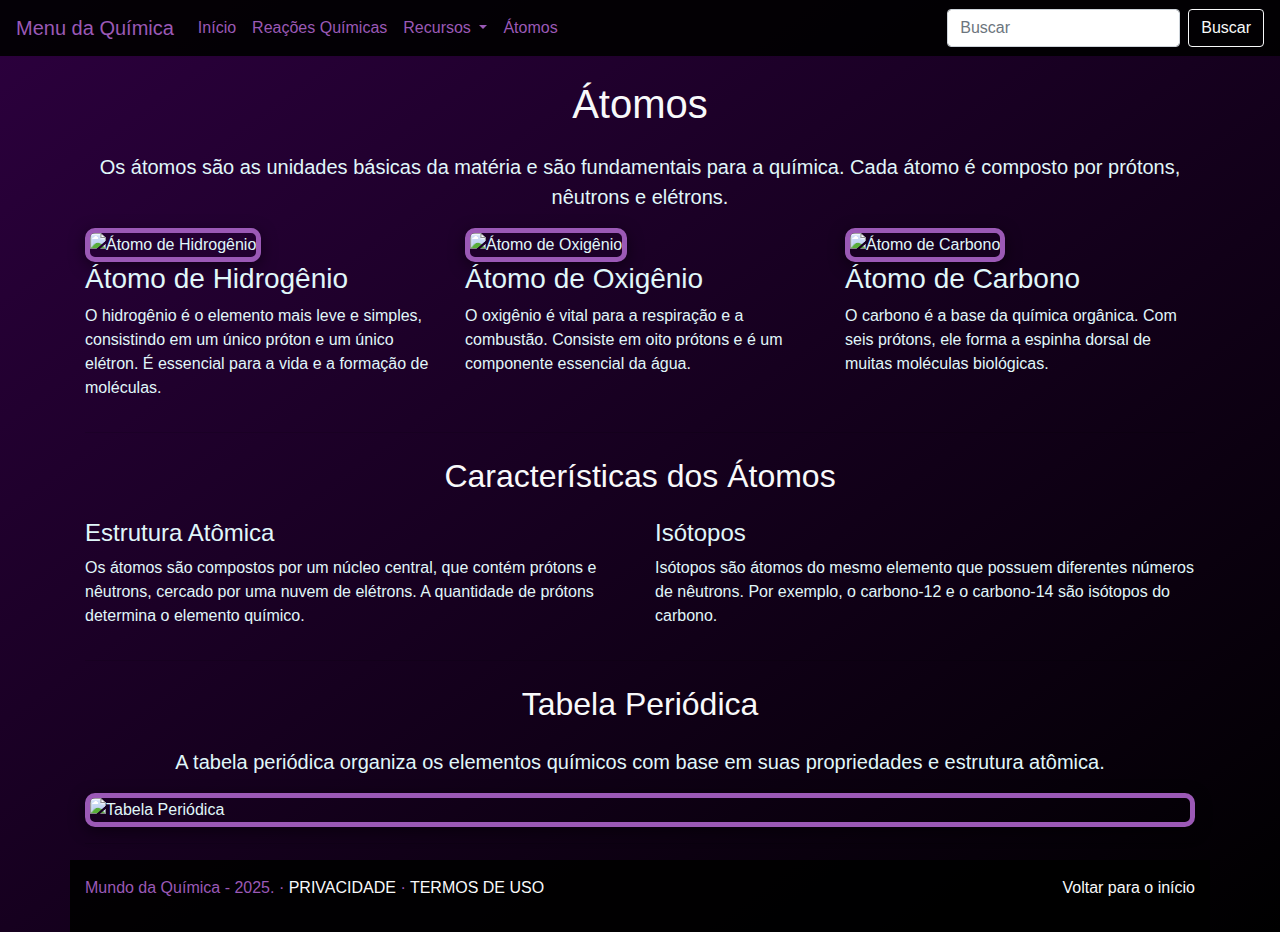
==== atomos.html @ 3d9c68d8 "criei a pagina sobre atomos" ====
<!DOCTYPE html>
<html lang="pt-br">
<head>
    <meta charset="utf-8">
    <meta name="viewport" content="width=device-width, initial-scale=1, shrink-to-fit=no">
    <link rel="stylesheet" href="https://stackpath.bootstrapcdn.com/bootstrap/4.1.3/css/bootstrap.min.css">
    <style>
        body {
            background: linear-gradient(to bottom right, #2c003e, #000000); /* Gradiente de roxo sombrio para preto */
            color: #e0f7fa; /* Cor do texto em azul claro */
            font-family: 'Verdana', sans-serif; 
        }
        .navbar {
            background-color: rgba(0, 0, 0, 0.9); 
        }
        .navbar-brand, .nav-link {
            color: #9b59b6 !important; /* Roxo vibrante para links */
        }
        .bordered-image {
            border: 5px solid #9b59b6; /* Bordas em roxo vibrante */
            border-radius: 10px; 
            box-shadow: 0 4px 15px rgba(0, 0, 0, 0.5); 
            transition: transform 0.3s, box-shadow 0.3s; 
        }
        .bordered-image:hover {
            transform: scale(1.05); /* Efeito de zoom ao passar o mouse */
            box-shadow: 0 8px 30px rgba(0, 0, 0, 0.7); /* Sombra mais intensa ao passar o mouse */
        }
        footer {
            background-color: rgba(0, 0, 0, 0.9); 
            color: #9b59b6; /* Roxo vibrante para o texto do rodapé */
            padding: 1rem 0; 
        }
    </style>
    <title>Átomos - Mundo da Química</title>
</head>
<body>
    <nav class="navbar navbar-expand-lg navbar-dark">
        <a class="navbar-brand" href="#">Menu da Química</a>
        <button class="navbar-toggler" type="button" data-toggle="collapse" data-target="#navbarSupportedContent" aria-controls="navbarSupportedContent" aria-expanded="false" aria-label="Toggle navigation">
            <span class="navbar-toggler-icon"></span>
        </button>
        <div class="collapse navbar-collapse" id="navbarSupportedContent">
            <ul class="navbar-nav mr-auto">
                <li class="nav-item">
                    <a class="nav-link" href="index.html">Início</a>
                </li>
                <li class="nav-item">
                    <a class="nav-link" href="reações.html">Reações Químicas</a>
                </li>
                <li class="nav-item dropdown">
                    <a class="nav-link dropdown-toggle" href="#" id="navbarDropdown" role="button" data-toggle="dropdown" aria-haspopup="true" aria-expanded="false"> Recursos </a>
                    <div class="dropdown-menu" aria-labelledby="navbarDropdown">
                        <a class="dropdown-item" href="#">Elementos Químicos</a>
                        <a class="dropdown-item" href="#">Compostos</a>
                        <div class="dropdown-divider"></div>
                        <a class="dropdown-item" href="#">Reações</a>
                    </div>
                </li>
                <li class="nav-item active">
                    <a class="nav-link" href="atomos.html">Átomos <span class="sr-only">(atual)</span></a>
                </li>
            </ul>
            <form class="form-inline my-2 my-lg-0">
                <input class="form-control mr-sm-2" type="search" placeholder="Buscar" aria-label="Search">
                <button class="btn btn-outline-light my-2 my-sm-0" type="submit">Buscar</button>
            </form>
        </div>
    </nav>

    <div class="container marketing">
        <h1 class="text-center text-light my-4">Átomos</h1>
        <p class="lead text-center">Os átomos são as unidades básicas da matéria e são fundamentais para a química. Cada átomo é composto por prótons, nêutrons e elétrons.</p>

        <div class="row">
            <div class="col-md-4">
                <img class="bordered-image img-fluid" src="atom_hydrogen.png" alt="Átomo de Hidrogênio">
                <h3>Átomo de Hidrogênio</h3>
                <p>O hidrogênio é o elemento mais leve e simples, consistindo em um único próton e um único elétron. É essencial para a vida e a formação de moléculas.</p>
            </div>
            <div class="col-md-4">
                <img class="bordered-image img-fluid" src="atom_oxygen.png" alt="Átomo de Oxigênio">
                <h3>Átomo de Oxigênio</h3>
                <p>O oxigênio é vital para a respiração e a combustão. Consiste em oito prótons e é um componente essencial da água.</p>
            </div>
            <div class="col-md-4">
                <img class="bordered-image img-fluid" src="atom_carbon.png" alt="Átomo de Carbono">
                <h3>Átomo de Carbono</h3>
                <p>O carbono é a base da química orgânica. Com seis prótons, ele forma a espinha dorsal de muitas moléculas biológicas.</p>
            </div>
        </div>

        <hr class="featurette-divider">

        <h2 class="text-center text-light my-4">Características dos Átomos</h2>
        <div class="row">
            <div class="col-md-6">
                <h4>Estrutura Atômica</h4>
                <p>Os átomos são compostos por um núcleo central, que contém prótons e nêutrons, cercado por uma nuvem de elétrons. A quantidade de prótons determina o elemento químico.</p>
            </div>
            <div class="col-md-6">
                <h4>Isótopos</h4>
                <p>Isótopos são átomos do mesmo elemento que possuem diferentes números de nêutrons. Por exemplo, o carbono-12 e o carbono-14 são isótopos do carbono.</p>
            </div>
        </div>

        <hr class="featurette-divider">

        <h2 class="text-center text-light my-4">Tabela Periódica</h2>
        <p class="lead text-center">A tabela periódica organiza os elementos químicos com base em suas propriedades e estrutura atômica.</p>
        <img class="bordered-image img-fluid mx-auto d-block" src="tabela_periodica.png" alt="Tabela Periódica">

        <hr class="featurette-divider">
    </div><!-- /.container -->

    <!-- RODAPÉ -->
    <footer class="container">
        <p class="float-right"><a href="#" class="text-light">Voltar para o início</a></p>
        <p>Mundo da Química - 2025. · <a href="#" class="text-light">PRIVACIDADE</a> · <a href="#" class="text-light">TERMOS DE USO</a></p>
    </footer>

    <!-- JavaScript (Opcional) -->
    <script src="https://code.jquery.com/jquery-3.3.1.slim.min.js" integrity="sha384-q8i/X+965DzO0rT7abK41JStQIAqVgRVzpbzo5smXKp4YfRvH+8abtTE1Pi6jizo" crossorigin="anonymous"></script>
    <script src="https://cdnjs.cloudflare.com/ajax/libs/popper.js/1.14.3/umd/popper.min.js" integrity="sha384-ZMP7rVo3mIykV+2+9J3UJ46jBk0WLaUAdn689aCwoqbBJiSnjAK/l8WvCWPIPm49" crossorigin="anonymous"></script>
    <script src="https://stackpath.bootstrapcdn.com/bootstrap/4.1.3/js/bootstrap.min.js" integrity="sha384-ChfqqxuZUCnJSK3+MXmPNIyE6ZbWh2IMqE241rYiqJxyMiZ6OW/JmZQ5stwEULTy" crossorigin="anonymous"></script>
</body>
</html>
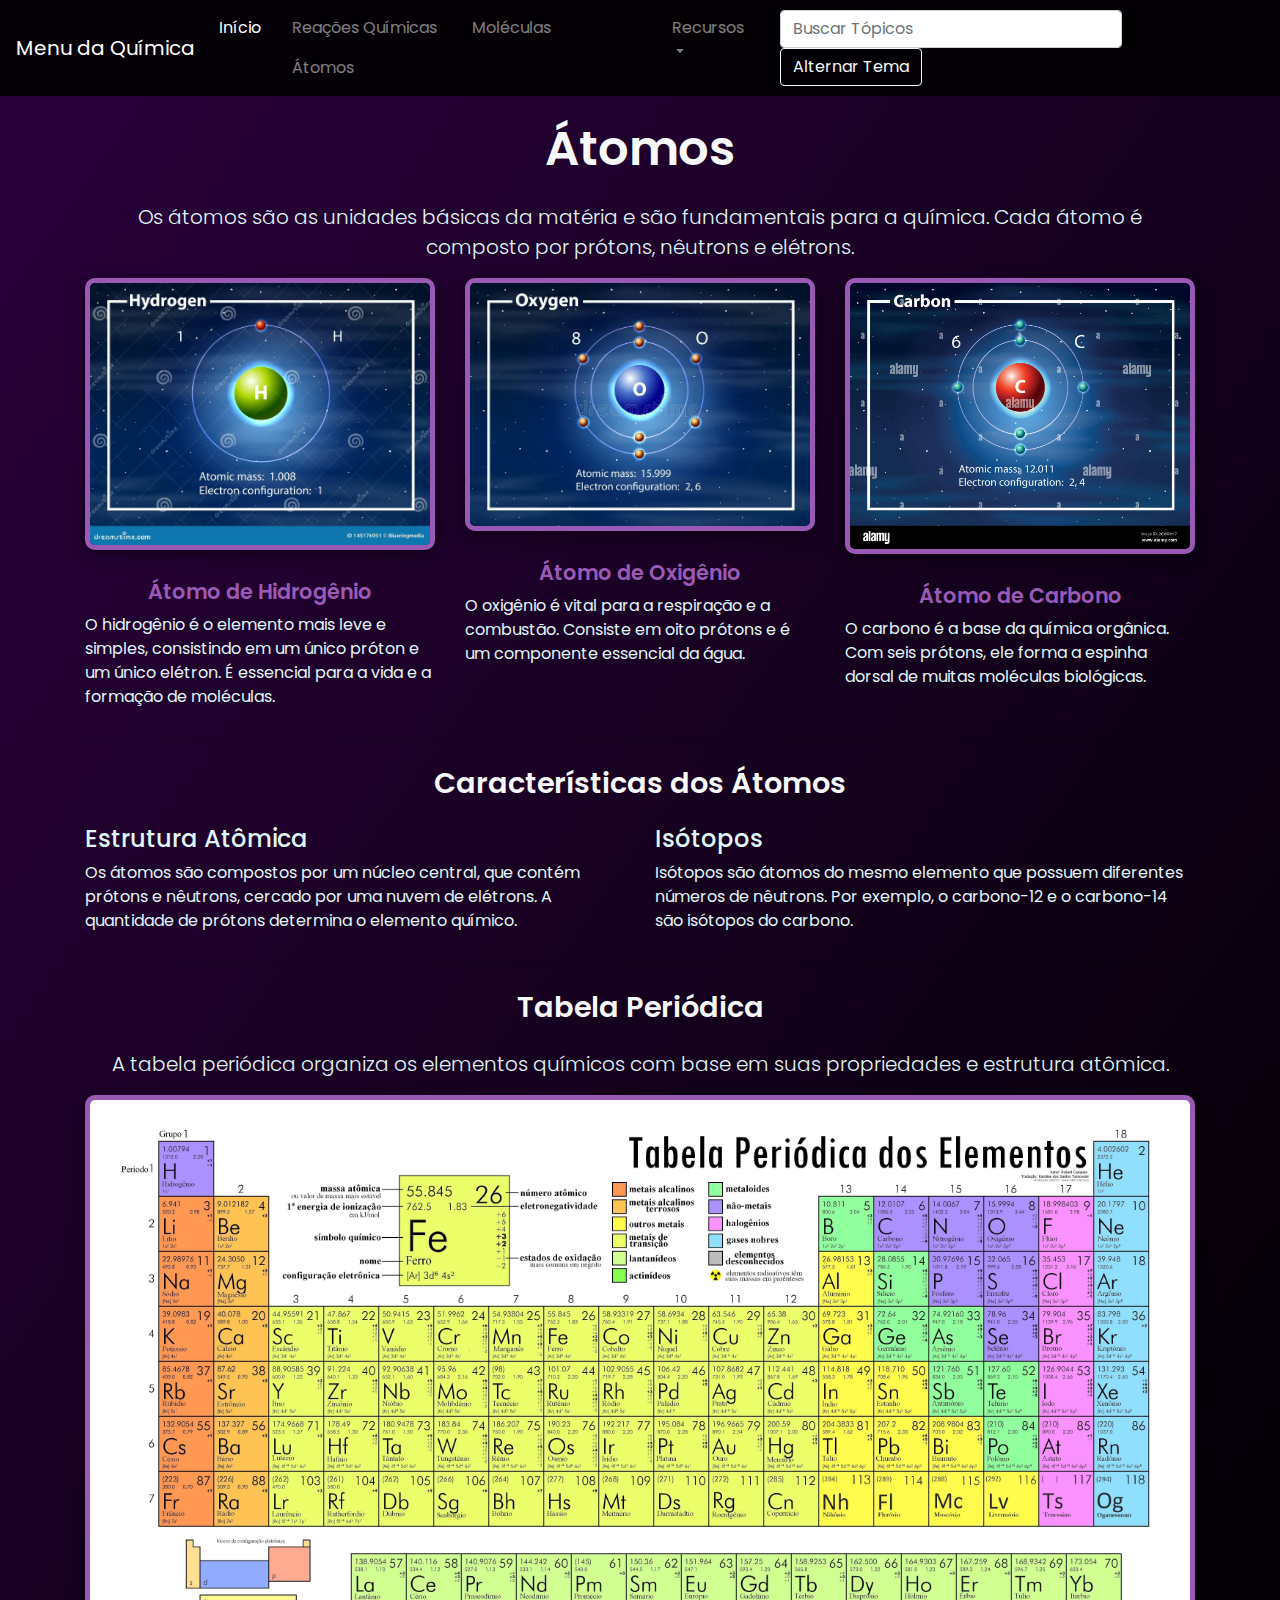
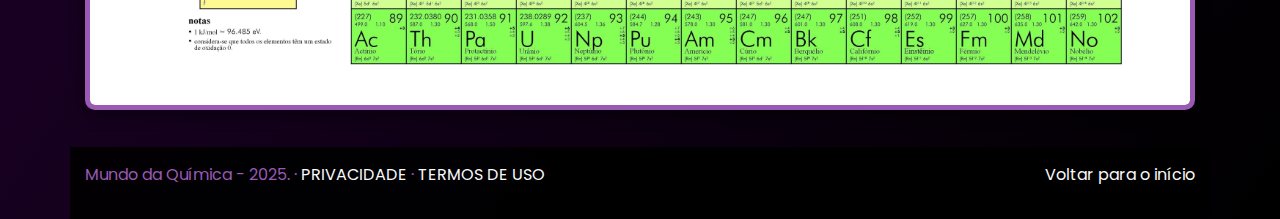
==== commit 78b78456: "saves" ====
--- a/atomos.html
+++ b/atomos.html
@@ -4,32 +4,26 @@
     <meta charset="utf-8">
     <meta name="viewport" content="width=device-width, initial-scale=1, shrink-to-fit=no">
     <link rel="stylesheet" href="https://stackpath.bootstrapcdn.com/bootstrap/4.1.3/css/bootstrap.min.css">
+    <link rel="stylesheet" href="cssatomos.css">
     <style>
-        body {
-            background: linear-gradient(to bottom right, #2c003e, #000000); /* Gradiente de roxo sombrio para preto */
-            color: #e0f7fa; /* Cor do texto em azul claro */
-            font-family: 'Verdana', sans-serif; 
+        .dark-theme {
+            background-color: #343a40;
+            color: white;
         }
-        .navbar {
-            background-color: rgba(0, 0, 0, 0.9); 
+        .fade-in {
+            animation: fadeIn 1s;
         }
-        .navbar-brand, .nav-link {
-            color: #9b59b6 !important; /* Roxo vibrante para links */
+        @keyframes fadeIn {
+            from { opacity: 0; }
+            to { opacity: 1; }
         }
-        .bordered-image {
-            border: 5px solid #9b59b6; /* Bordas em roxo vibrante */
-            border-radius: 10px; 
-            box-shadow: 0 4px 15px rgba(0, 0, 0, 0.5); 
-            transition: transform 0.3s, box-shadow 0.3s; 
+        .modal-content {
+            background-color: rgb(44, 10, 68); /* Cor de fundo do modal */
+            color: white; /* Cor do texto do modal */
         }
-        .bordered-image:hover {
-            transform: scale(1.05); /* Efeito de zoom ao passar o mouse */
-            box-shadow: 0 8px 30px rgba(0, 0, 0, 0.7); /* Sombra mais intensa ao passar o mouse */
-        }
-        footer {
-            background-color: rgba(0, 0, 0, 0.9); 
-            color: #9b59b6; /* Roxo vibrante para o texto do rodapé */
-            padding: 1rem 0; 
+        .modal-header {
+            background-color: black; /* Cor de fundo do cabeçalho do modal */
+            color: white; /* Cor do texto do cabeçalho do modal */
         }
     </style>
     <title>Átomos - Mundo da Química</title>
@@ -42,28 +36,27 @@
         </button>
         <div class="collapse navbar-collapse" id="navbarSupportedContent">
             <ul class="navbar-nav mr-auto">
-                <li class="nav-item">
-                    <a class="nav-link" href="index.html">Início</a>
+                <li class="nav-item active">
+                    <a class="nav-link" href="#">Início <span class="sr-only">(atual)</span></a>
                 </li>
                 <li class="nav-item">
-                    <a class="nav-link" href="reações.html">Reações Químicas</a>
+                    <a class="nav-link" href="#">Reações Químicas</a>
+                    <a class="nav-link" href="moleculas.html">Moléculas</a>
+                    <a class="nav-link" href="atomos.html">Átomos</a>
                 </li>
                 <li class="nav-item dropdown">
                     <a class="nav-link dropdown-toggle" href="#" id="navbarDropdown" role="button" data-toggle="dropdown" aria-haspopup="true" aria-expanded="false"> Recursos </a>
                     <div class="dropdown-menu" aria-labelledby="navbarDropdown">
-                        <a class="dropdown-item" href="#">Elementos Químicos</a>
-                        <a class="dropdown-item" href="#">Compostos</a>
+                        <a class="dropdown-item resource-item" href="#" data-title="Elementos Químicos" data-description="Os elementos químicos são substâncias puras que não podem ser decompostas em substâncias mais simples. Cada elemento é representado por um símbolo químico.">Elementos Químicos</a>
+                        <a class="dropdown-item resource-item" href="#" data-title="Compostos" data-description="Os compostos são substâncias formadas pela combinação de dois ou mais elementos químicos em proporções fixas. Eles têm propriedades diferentes dos elementos que os compõem.">Compostos</a>
                         <div class="dropdown-divider"></div>
-                        <a class="dropdown-item" href="#">Reações</a>
+                        <a class="dropdown-item resource-item" href="#" data-title="Reações" data-description="As reações químicas são processos que envolvem a transformação de substâncias em novas substâncias. Elas podem ser classificadas em diferentes tipos, como reações de síntese, decomposição e deslocamento.">Reações</a>
                     </div>
-                </li>
-                <li class="nav-item active">
-                    <a class="nav-link" href="atomos.html">Átomos <span class="sr-only">(atual)</span></a>
                 </li>
             </ul>
             <form class="form-inline my-2 my-lg-0">
-                <input class="form-control mr-sm-2" type="search" placeholder="Buscar" aria-label="Search">
-                <button class="btn btn-outline-light my-2 my-sm-0" type="submit">Buscar</button>
+                <input id="searchInput" class="form-control mr-sm-2" type="search" placeholder="Buscar Tópicos" aria-label="Search">
+                <button class="btn btn-outline-light my-2 my-sm-0" type="button" id="themeToggle">Alternar Tema</button>
             </form>
         </div>
     </nav>
@@ -74,17 +67,17 @@
 
         <div class="row">
             <div class="col-md-4">
-                <img class="bordered-image img-fluid" src="atom_hydrogen.png" alt="Átomo de Hidrogênio">
+                <img class="bordered-image img-fluid" src="hidro.png" alt="Átomo de Hidrogênio">
                 <h3>Átomo de Hidrogênio</h3>
                 <p>O hidrogênio é o elemento mais leve e simples, consistindo em um único próton e um único elétron. É essencial para a vida e a formação de moléculas.</p>
             </div>
             <div class="col-md-4">
-                <img class="bordered-image img-fluid" src="atom_oxygen.png" alt="Átomo de Oxigênio">
+                <img class="bordered-image img-fluid" src="oxi.png" alt="Átomo de Oxigênio">
                 <h3>Átomo de Oxigênio</h3>
                 <p>O oxigênio é vital para a respiração e a combustão. Consiste em oito prótons e é um componente essencial da água.</p>
             </div>
             <div class="col-md-4">
-                <img class="bordered-image img-fluid" src="atom_carbon.png" alt="Átomo de Carbono">
+                <img class="bordered-image img-fluid" src="car.png" alt="Átomo de Carbono">
                 <h3>Átomo de Carbono</h3>
                 <p>O carbono é a base da química orgânica. Com seis prótons, ele forma a espinha dorsal de muitas moléculas biológicas.</p>
             </div>
@@ -108,7 +101,7 @@
 
         <h2 class="text-center text-light my-4">Tabela Periódica</h2>
         <p class="lead text-center">A tabela periódica organiza os elementos químicos com base em suas propriedades e estrutura atômica.</p>
-        <img class="bordered-image img-fluid mx-auto d-block" src="tabela_periodica.png" alt="Tabela Periódica">
+        <img class="bordered-image img-fluid mx-auto d-block" src="tabela.png" alt="Tabela Periódica">
 
         <hr class="featurette-divider">
     </div><!-- /.container -->
@@ -123,5 +116,6 @@
     <script src="https://code.jquery.com/jquery-3.3.1.slim.min.js" integrity="sha384-q8i/X+965DzO0rT7abK41JStQIAqVgRVzpbzo5smXKp4YfRvH+8abtTE1Pi6jizo" crossorigin="anonymous"></script>
     <script src="https://cdnjs.cloudflare.com/ajax/libs/popper.js/1.14.3/umd/popper.min.js" integrity="sha384-ZMP7rVo3mIykV+2+9J3UJ46jBk0WLaUAdn689aCwoqbBJiSnjAK/l8WvCWPIPm49" crossorigin="anonymous"></script>
     <script src="https://stackpath.bootstrapcdn.com/bootstrap/4.1.3/js/bootstrap.min.js" integrity="sha384-ChfqqxuZUCnJSK3+MXmPNIyE6ZbWh2IMqE241rYiqJxyMiZ6OW/JmZQ5stwEULTy" crossorigin="anonymous"></script>
+    <script src="scriptatomos.js"></script> 
 </body>
 </html>--- a/cssatomos.css
+++ b/cssatomos.css
@@ -0,0 +1,77 @@
+@import url('https://fonts.googleapis.com/css2?family=Poppins:wght@300;400;600&display=swap');
+
+body {
+    background: linear-gradient(to bottom right, #2c003e, #000000);
+    color: #e0f7fa;
+    font-family: 'Poppins', sans-serif;
+}
+
+.navbar {
+    background-color: rgba(0, 0, 0, 0.9); 
+}
+
+.nav-item a {
+    display: inline-block;
+    margin-right: 15px;
+}
+
+.navbar-brand, .nav-link {
+    color: #9b59b6;
+}
+
+.btn-secondary {
+    background-color: #9b59b6;
+    border: none; 
+    color: #fff; 
+    padding: 10px 20px; 
+    border-radius: 5px; 
+    transition: background-color 0.3s, transform 0.3s; 
+}
+
+.btn-secondary:hover {
+    background-color: #8e44ad;
+    transform: scale(1.05);
+}
+
+footer {
+    background-color: rgba(0, 0, 0, 0.9); 
+    color: #9b59b6;
+    padding: 1rem 0; 
+}
+
+.bordered-image {
+    border: 5px solid #9b59b6;
+    border-radius: 10px; 
+    box-shadow: 0 4px 15px rgba(0, 0, 0, 0.5); 
+    transition: transform 0.3s, box-shadow 0.3s; 
+    margin-bottom: 20px;
+}
+
+.bordered-image:hover {
+    transform: scale(1.05);
+    box-shadow: 0 8px 30px rgba(0, 0, 0, 0.7);
+}
+
+h1, h2, h3 {
+    font-family: 'Poppins', sans-serif;
+    font-weight: 600;
+    color: #9b59b6;
+}
+
+h1 {
+    font-size: 3rem;
+    margin-top: 20px;
+    text-align: center;
+}
+
+h2 {
+    font-size: 1.8rem;
+    margin-top: 30px;
+    text-align: center;
+}
+
+h3 {
+    font-size: 1.3rem;
+    margin-top: 10px;
+    text-align: center;
+}
